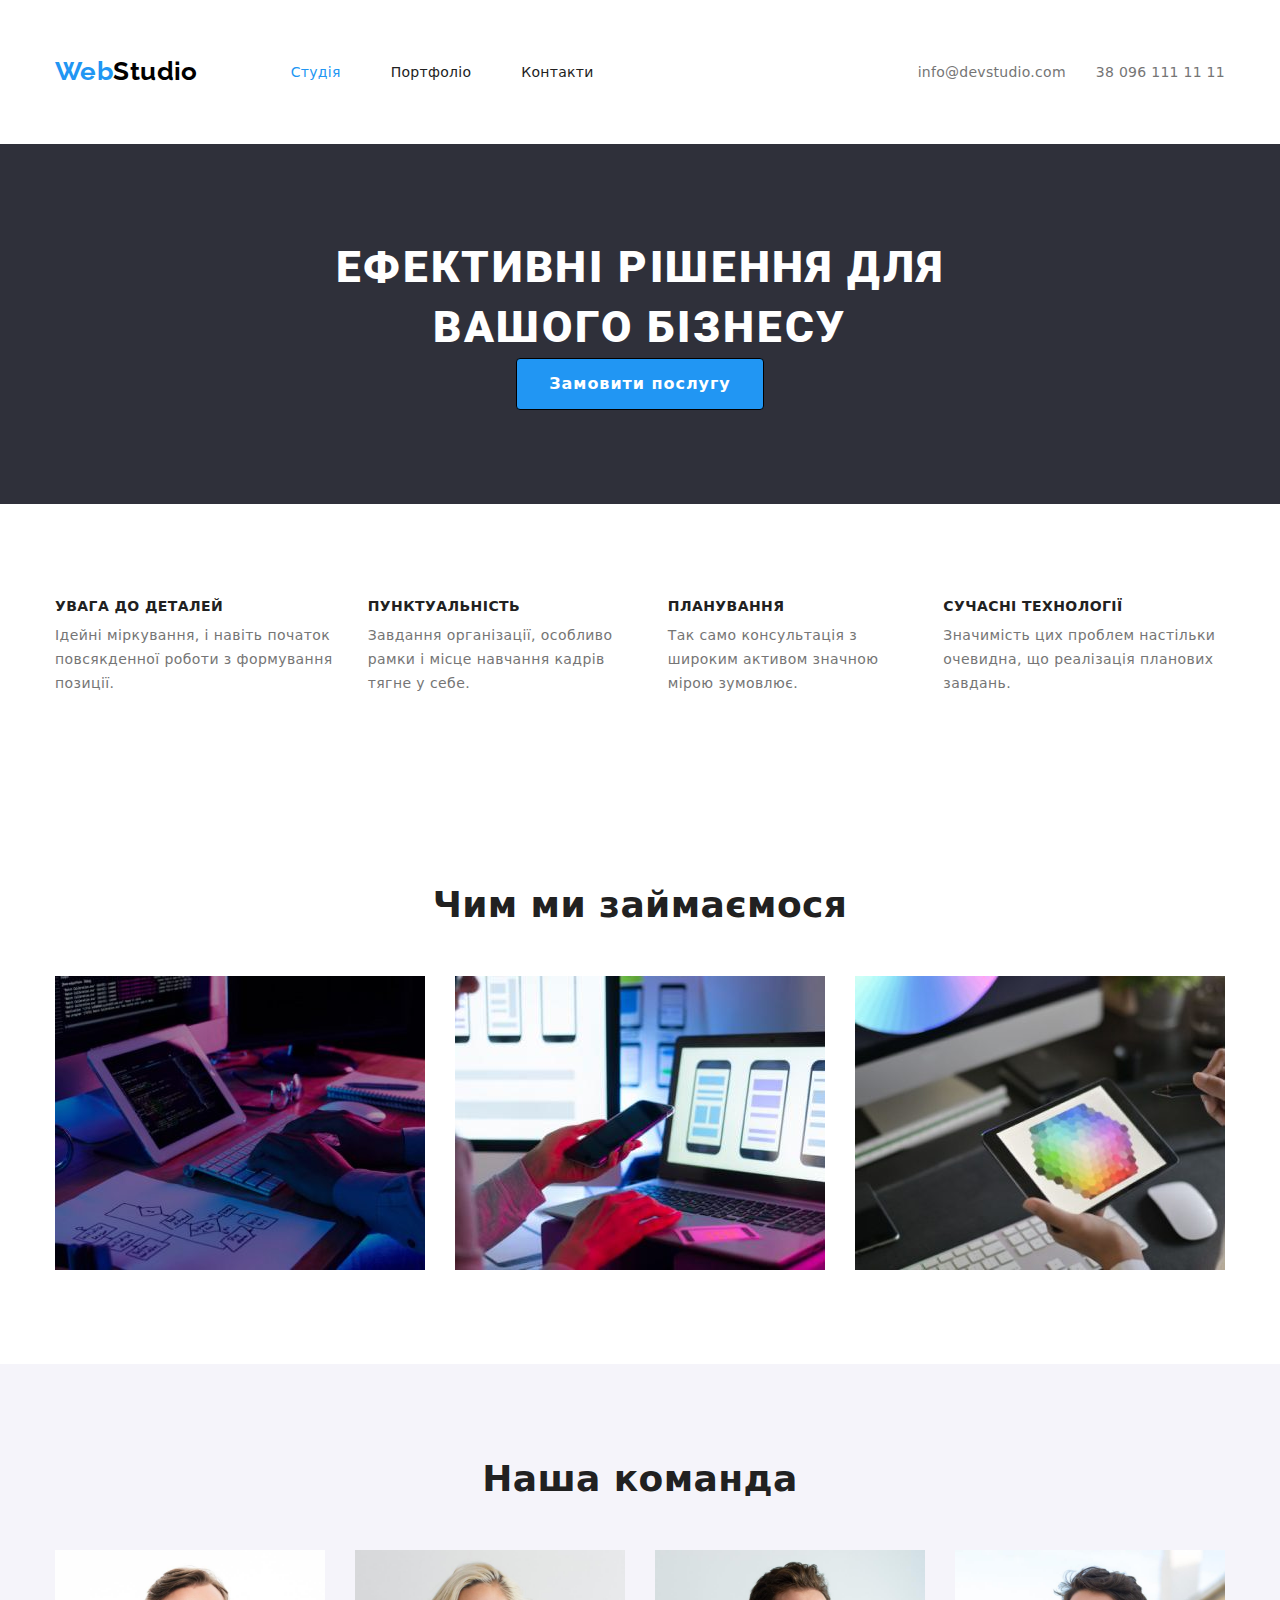
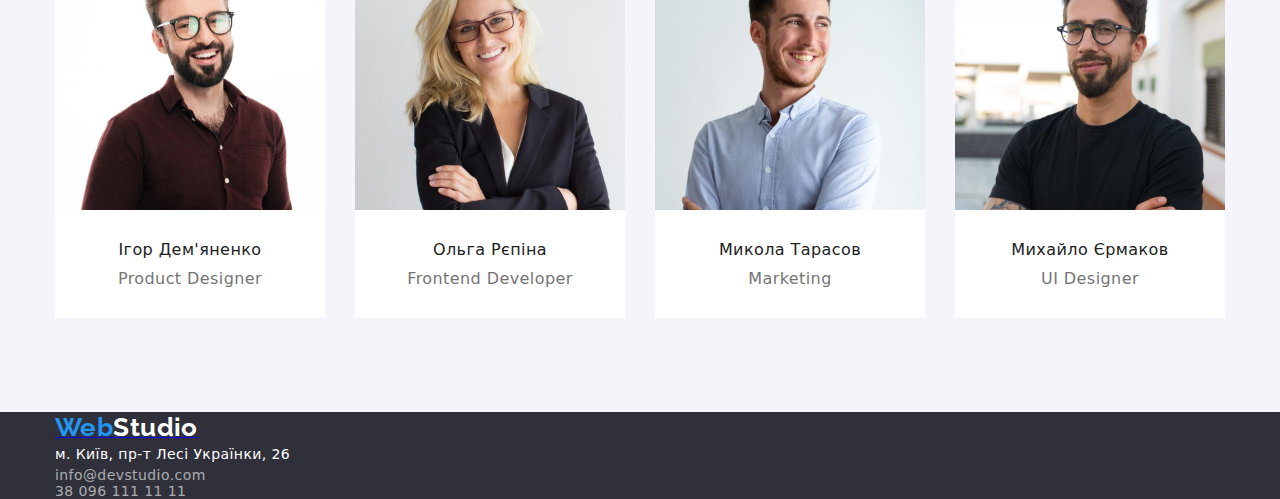
==== index.html @ aa71a389 "upd5" ====
<!DOCTYPE html>
<html lang="en">
<head>
    <meta charset="UTF-8">
    <meta http-equiv="X-UA-Compatible" content="IE=edge">
    <meta name="viewport" content="width=device-width, initial-scale=1.0">
    <link rel="preconnect" href="https://fonts.googleapis.com" />
    <link rel="preconnect" href="https://fonts.gstatic.com" crossorigin />
    <link href="https://fonts.googleapis.com/css2?family=Raleway:wght@700&family=Roboto:wght@400;500;700;900&display=swap" 
    rel="stylesheet" />
    <link rel="stylesheet" href="./css/styles.css" />
    <link rel="stylesheet" href="https://cdnjs.cloudflare.com/ajax/libs/modern-normalize/1.1.0/modern-normalize.css" integrity="sha512-Y0MM+V6ymRKN2zStTqzQ227DWhhp4Mzdo6gnlRnuaNCbc+YN/ZH0sBCLTM4M0oSy9c9VKiCvd4Jk44aCLrNS5Q==" crossorigin="anonymous" referrerpolicy="no-referrer" />
    <title>Студія</title>
</head>
<body>
    <header class="header">
        <div class="container link-item">
            <div class="text-pad">
            <a class="text" href="/"><span class="web">Web</span>Studio</a>
            </div>
        <nav class="nav">
            <ul class="header-container">
                <li class="item"><a class="header-nav-link courrent" href="./index.html">Студія</a>
        </li>
                <li class="item">
                 <a class="header-nav-link" href="./portfolio.html">
                 Портфоліо
                 </a>
             </li>
                <li class="item">
                 <a class="header-nav-link" href="#">
                    Контакти
                 </a>
            </li>
            </ul>
            </nav>
        
            <ul class="link-item contacts-flex">
                <li>
                <a class="contacts" href="mailto:info@devstudio.com">info@devstudio.com</a>
            </li>
            <li>
                <a class="contacts" href="tel:+380961111111">38 096 111 11 11</a>
            </li>
            </ul>
        </div>
    </header>
<main>
   
        <section class="color-section section" >
            <div class="container">
            <h1 class="title-font">Ефективні рішення для вашого бізнесу</h1>
            <div class=button-first>
            <button class="button-section-index" type="button">
            Замовити послугу </button>
        </div>    
        </section>
    </div>
    
    <section class="section">
        <div class="container">
        <h2 hidden>Наші переваги</h2>
        <ul class="section-paragraph">
            <li class="item-perevagu">
                <h3 class="section-title-benefits">УВАГА ДО ДЕТАЛЕЙ</h3>
                <p class="paragraph-title-benefits">
                    Ідейні міркування, і навіть початок повсякденної роботи з формування позиції.
                </p>
            </li>
            <li class="item-perevagu">
                <h3 class="section-title-benefits">ПУНКТУАЛЬНІСТЬ</h3>
                <p class="paragraph-title-benefits">
                    Завдання організації, особливо рамки і місце навчання кадрів тягне у себе.
                </p>
            </li>
            <li class="item-perevagu">
                <h3 class="section-title-benefits">ПЛАНУВАННЯ</h3>
                <p class="paragraph-title-benefits">
                    Так само консультація з широким активом значною мірою зумовлює.
                </p>
            </li>
            <li class="item-perevagu">
                <h3 class="section-title-benefits">СУЧАСНІ ТЕХНОЛОГІЇ</h3>
                <p class="paragraph-title-benefits">
                    Значимість цих проблем настільки очевидна, що реалізація планових завдань.
                </p>
            </li>
        </ul>
        </div>
    </section>

    
    <section class="section">
        <div class="container">
        <h2 class="section-title-text">Чим ми займаємося</h2>

        <ul class="gap-list">
            <li class="box-item">
                <img src="./images/box1.jpg" alt="Десктопні програми" width=370  height="294" />
            </li>
            <li class="box-item">
                <img src="./images/box2.jpg" alt="Мобільні програми" width=370  height="294" />
            </li>
            <li class="box-item">
                <img src="./images/box3.jpg" alt="Дизайнерські рішення" width=370  height="294" />
            </li>
        </ul>
        </div>
    </section>

    <section class="section fon">
        <div class="container">
        <h2 class="section-title-text-last">Наша команда</h2>

        <ul class="gap-list">
            <li class="item-pers">
                <img src="./images/pers1.jpg" alt="Ігор Дем'яненко"  width=270  height="260">
                <div class="profession-size">
                    <h3 class="section-name">Ігор Дем'яненко</h3>
                    <p class="profession">Product Designer</p>
                </div>    
            </li>
            <li class="item-pers">
                <img src="./images/pers2.jpg" alt="Ольга Рєпіна"  width=270  height="260">
                <div class="profession-size"> 
                    <h3 class="section-name">Ольга Рєпіна</h3>
                    <p class="profession">Frontend Developer</p>
                </div>    
            </li>
            <li class="item-pers">
                <img src="./images/pers3.jpg" alt="Микола Тарасов"  width=270  height="260">
                <div class="profession-size"> 
                    <h3 class="section-name">Микола Тарасов</h3>
                    <p class="profession">Marketing</p>
                </div>    
            </li>
            <li class="item-pers">
                <img src="./images/pers4.jpg" alt="Михайло Єрмаков"  width=270  height="260">
                <div class="profession-size">
                    <h3 class="section-name">Михайло Єрмаков</h3>
                    <p class="profession">UI Designer</p>
                </div>    
            </li>
         
        </ul>
    </div>  
    </section>
  
</main>
    
        <footer class="footer-fon">
            <div class="container">
            <a href="/" class=logo-footer>
                <span class="web">Web</span><span class="studio-white">Studio</span>
            </a>
            <address>
                <ul>
                    <li>
                        <a class="footer-google" href="https://goo.gl/maps/ibuLNQxGVC2uv8bN8">м. Київ, пр-т Лесі Українки, 26</a>
                    </li>
                    <li>
                        <a class="footer-text" href="mailto:info@devstudio.com">info@devstudio.com</a>
                    </li>
                    <li>
                        <a class="footer-text" href="tel:+380961111111">38 096 111 11 11</a>
                    </li>
                </ul>
            </address>
        </footer>
</div>  
</body>
</html>
---- css/styles.css ----
:root
{
    --blue: #2196F3;
    --white: #ffffff;
    --gray: #757575;
    --footer: rgba(255, 255, 255, 0.6);
    --logo-blk: #000000;
    --fon-footer: #2F303A;
    --botton-two: #F5F4FA;
    --border: #EEEEEE;
    

}
h1,
h2,
h3,
h4,
h5,
h6,
p 
{
    margin: 0;
}
ul
{
    list-style: none;
    margin: 0;
    padding: 0;
}
body{
    font-family: 'Roboto', sans-serif;
    font-size: 14px;
    letter-spacing: 0.03em;
    color: #212121;

}
img
{
    display: block;
}
.text 
{
    text-decoration: none;


}
.text-pad
{
    padding-top: 32px;
    padding-bottom: 32px;
}
.cards {
border: 1px solid var(--border);
}

.header-nav-link

{
 text-decoration: none;
 color:inherit ;
font-weight: 500;
line-height: 1.1428;
letter-spacing: 0.02em;}

.header-nav-link:hover
{
color: var(--blue);

}
.contacts:hover
{
color: var(--blue);}

.courrent
{
    color: var(--blue);
}
.web
{
font-family: 'Raleway';
font-weight: 700;
font-size: 26px;
line-height: 1.1923;
color: var(--blue);}
.header
{
border-bottom: border: 1px solid #ECECEC;;
}
.nav{
    padding-top: 32px;
    padding-bottom: 32px;
    margin-right: auto;
}
.text {
font-family: 'Raleway';
font-weight: 700;
font-size: 26px;
line-height: 1.1923;
color: var(--logo-blk);
display: flex;
margin-right: 93px;
padding-top: 24px;
padding-bottom: 25px;
display: block;

}
.fon
{
    background-color: var(--botton-two);
}
.studio-white {
font-family: 'Raleway';
font-weight: 700;
font-size: 26px;
line-height: 1.1923;
color: var(--white);

}

.footer-fon
{
background-color: var(--fon-footer);
display: flex;


}

.contacts
{
    font-weight: 500;
    line-height: 1.1428;
    letter-spacing: 0.02em;
    color: var(--gray);
    text-decoration: none;
    display: inline-block;
    padding-top: 32px;
    padding-bottom: 32px;




}

.title-font {
    font-family: 'Roboto';
    font-weight: 900;
    font-size: 44px;
    line-height: 1.3636; 
    letter-spacing: 0.06em;
    text-transform: uppercase;
    color: var(--white);
    width: 696px;
    margin-left: auto;
    margin-right: auto;
    text-align: center;

}
.color-section
{
    background: var(--fon-footer);
}
.button-section-index
{
font-weight: 700;
font-size: 16px;
line-height: 1.875;
letter-spacing: 0.06em;
cursor: pointer;
background: var(--blue);
color: var(--white);
border-radius: 4px;
border: 1px solid var(--logo-blk);
padding: 10px 32px;
min-width: 216px;
text-align: center;


}
.button-first
{
    margin-left: auto;
    margin-right: auto;
    display: flex;
    justify-content: center;
}
.item-perevagu
{
flex-basis: calc(100% - 90px)/4;
}
.paragraph-title-benefits
{
font-weight: 400;
line-height: 1.7142;


color: var(--gray);
}
.section-title-benefits
{
font-size: 14px;
line-height: 1.1428;
margin-bottom: 10px;
}
.section-title-text
{
font-size: 36px;
line-height: 1.1666;
margin-bottom: 50px;
text-align: center;
}
.section-title-text-last
{
font-size: 36px;
line-height: 1.1666;
margin-bottom: 50px;
margin-left: auto;
margin-right: auto;
text-align: center;
}


.gap-list
{
    display: flex;
    gap: 30px;
}
.box-item
{
    width: calc((100% - 60px)/3);
}
.item-pers
{
    width: calc((100% - 90px)/4);
    background-color: var(--white);
    
}
.footer-google
{
font-weight: normal;
line-height: 1.7142;
color: var(--white);
text-decoration: none;
margin-top: 20px;
margin-bottom: 39px;
}
.footer-text
{
        font-weight: normal;
        line-height: 0.5833;
        text-decoration: none;
        color: var(--footer);
        margin-bottom: 9px;
}
.profession-size
{
    padding-bottom: 30px;
    padding-top: 30px;
    
}
.section-name
{
font-weight: 500;
font-size: 16px;
line-height: 1.1875;
margin-bottom: 10px; 
text-align: center;
}
.profession
{
font-size: 16px;
line-height: 1.1875;
color: var(--gray);
text-align: center;
}


.button-portfolio {
font-family: inherit;
cursor: pointer;
font-weight: 500;
font-size: 16px;
line-height: 1.625;
background: var(--botton-two);
border: none;
padding: 6px 22px;
text-align: center;
border-radius: 4px;
}
.button-portfolio:hover,
.button-portfolio:focus
{
background-color: var(--blue);
color: var(--white);
}
.portfolio-title {
font-size: 18px;
line-height: 2.0000;
letter-spacing: 0.06em;
}
.portfolio-paragraf {
    font-weight: 400;
    font-size: 16px;
    line-height: 1.875;
    color: var(--gray); 
}


address
{
    font-style: normal;
}
.container
{
width: 1200px;
padding-left: 15px;
padding-right: 15px;
margin: 0 auto;


}
.section
{
padding-top: 94px;
padding-bottom: 94px; 
}
.img-port
{
    padding: 20px 24px;
    border: 1px solid var(--border);
}

.portt {
    display: flex;
    gap: 30px;
    flex-wrap: wrap;
}
.item-portfolio {
    width: calc((100% - 60px)/3); }
    
.section-paragraph
{
    display: flex;
    gap: 30px;
}
.button-list
{
    display: flex;
    margin-bottom: 50px;
    gap:8px;
    justify-content: center;
}



.link-item
{
    display: flex;
   


}
.header-container
{
    gap: 50px;
    display: flex;
    padding-top: 32px;
    padding-bottom: 32px;
    text-align: center;
    

}

.contacts-flex
{
    padding-top: 32px;
    padding-bottom: 32px;
    gap: 30px;
}
.logo-footer
{
    margin-bottom: 20px;
}
.footer-google:hover
{
    color: var(--blue);
}
.footer-text:hover
{
    color: var(--blue);
}
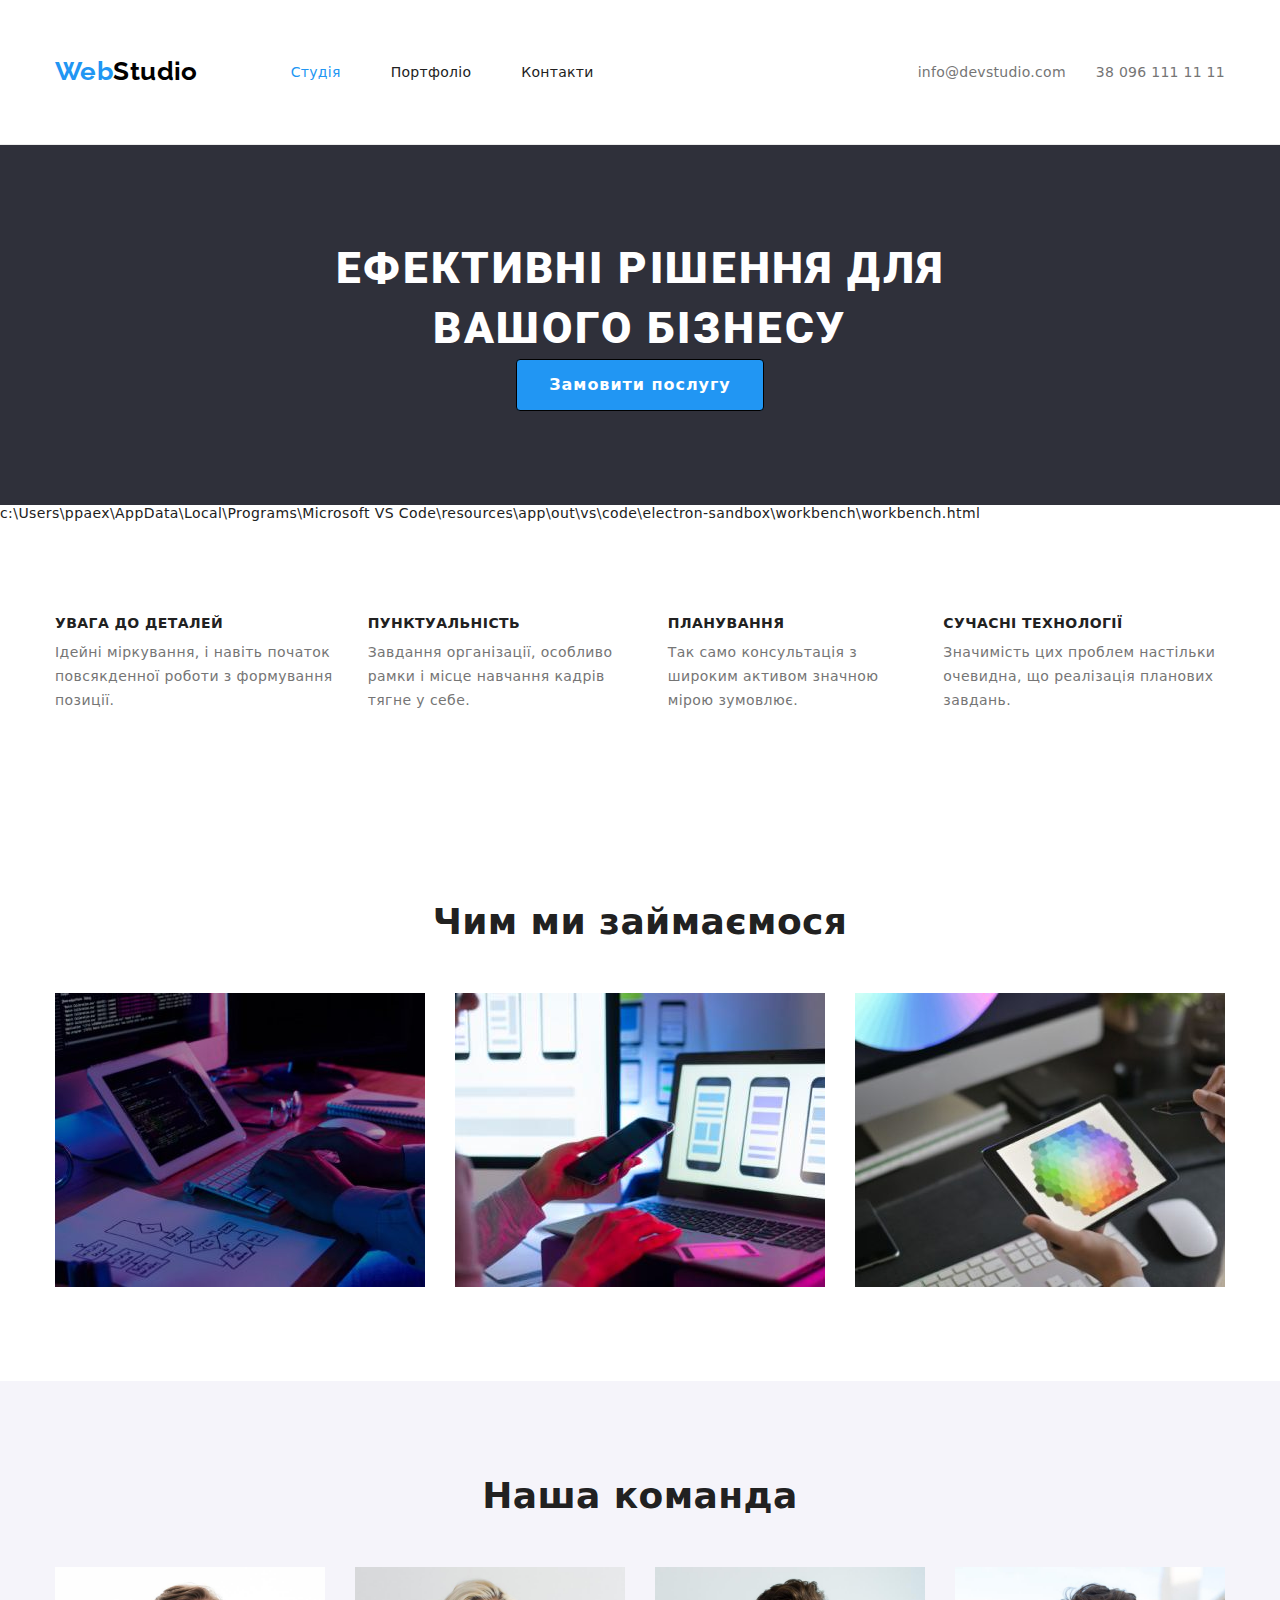
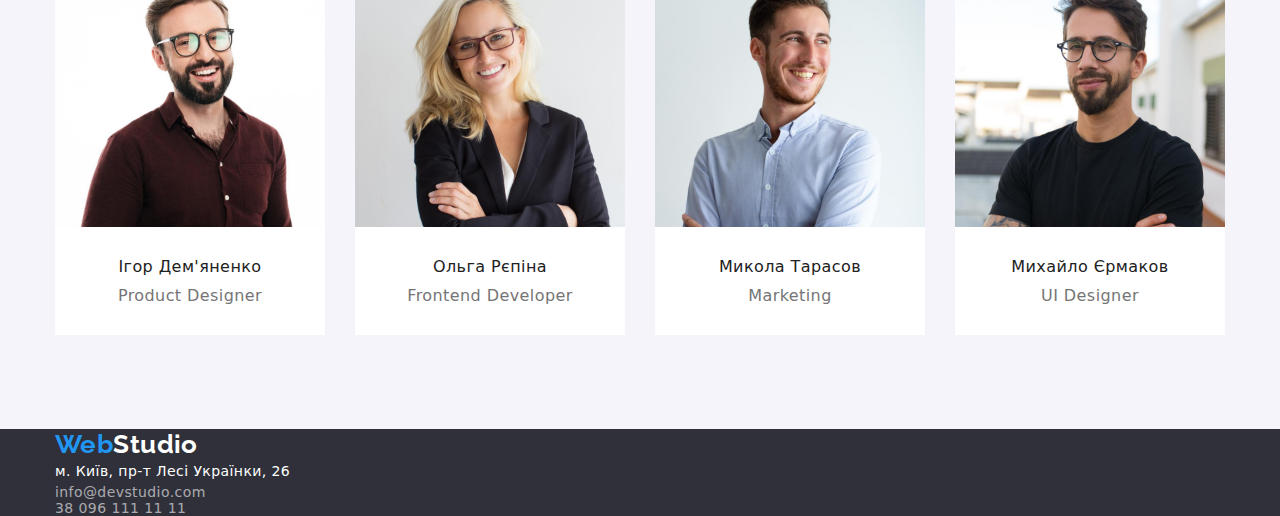
==== commit 131671be: "гзв6" ====
--- a/index.html
+++ b/index.html
@@ -55,8 +55,8 @@
             Замовити послугу </button>
         </div>    
         </section>
-    </div>
-    
+   
+    c:\Users\ppaex\AppData\Local\Programs\Microsoft VS Code\resources\app\out\vs\code\electron-sandbox\workbench\workbench.html
     <section class="section">
         <div class="container">
         <h2 hidden>Наші переваги</h2>
@@ -165,8 +165,10 @@
                         <a class="footer-text" href="tel:+380961111111">38 096 111 11 11</a>
                     </li>
                 </ul>
+            </div>
             </address>
+       
         </footer>
-</div>  
+
 </body>
 </html>--- a/css/styles.css
+++ b/css/styles.css
@@ -84,7 +84,7 @@
 color: var(--blue);}
 .header
 {
-border-bottom: border: 1px solid #ECECEC;;
+border-bottom: 1px solid #ECECEC;;
 }
 .nav{
     padding-top: 32px;
@@ -379,6 +379,8 @@
 .logo-footer
 {
     margin-bottom: 20px;
+    text-decoration: none;
+
 }
 .footer-google:hover
 {
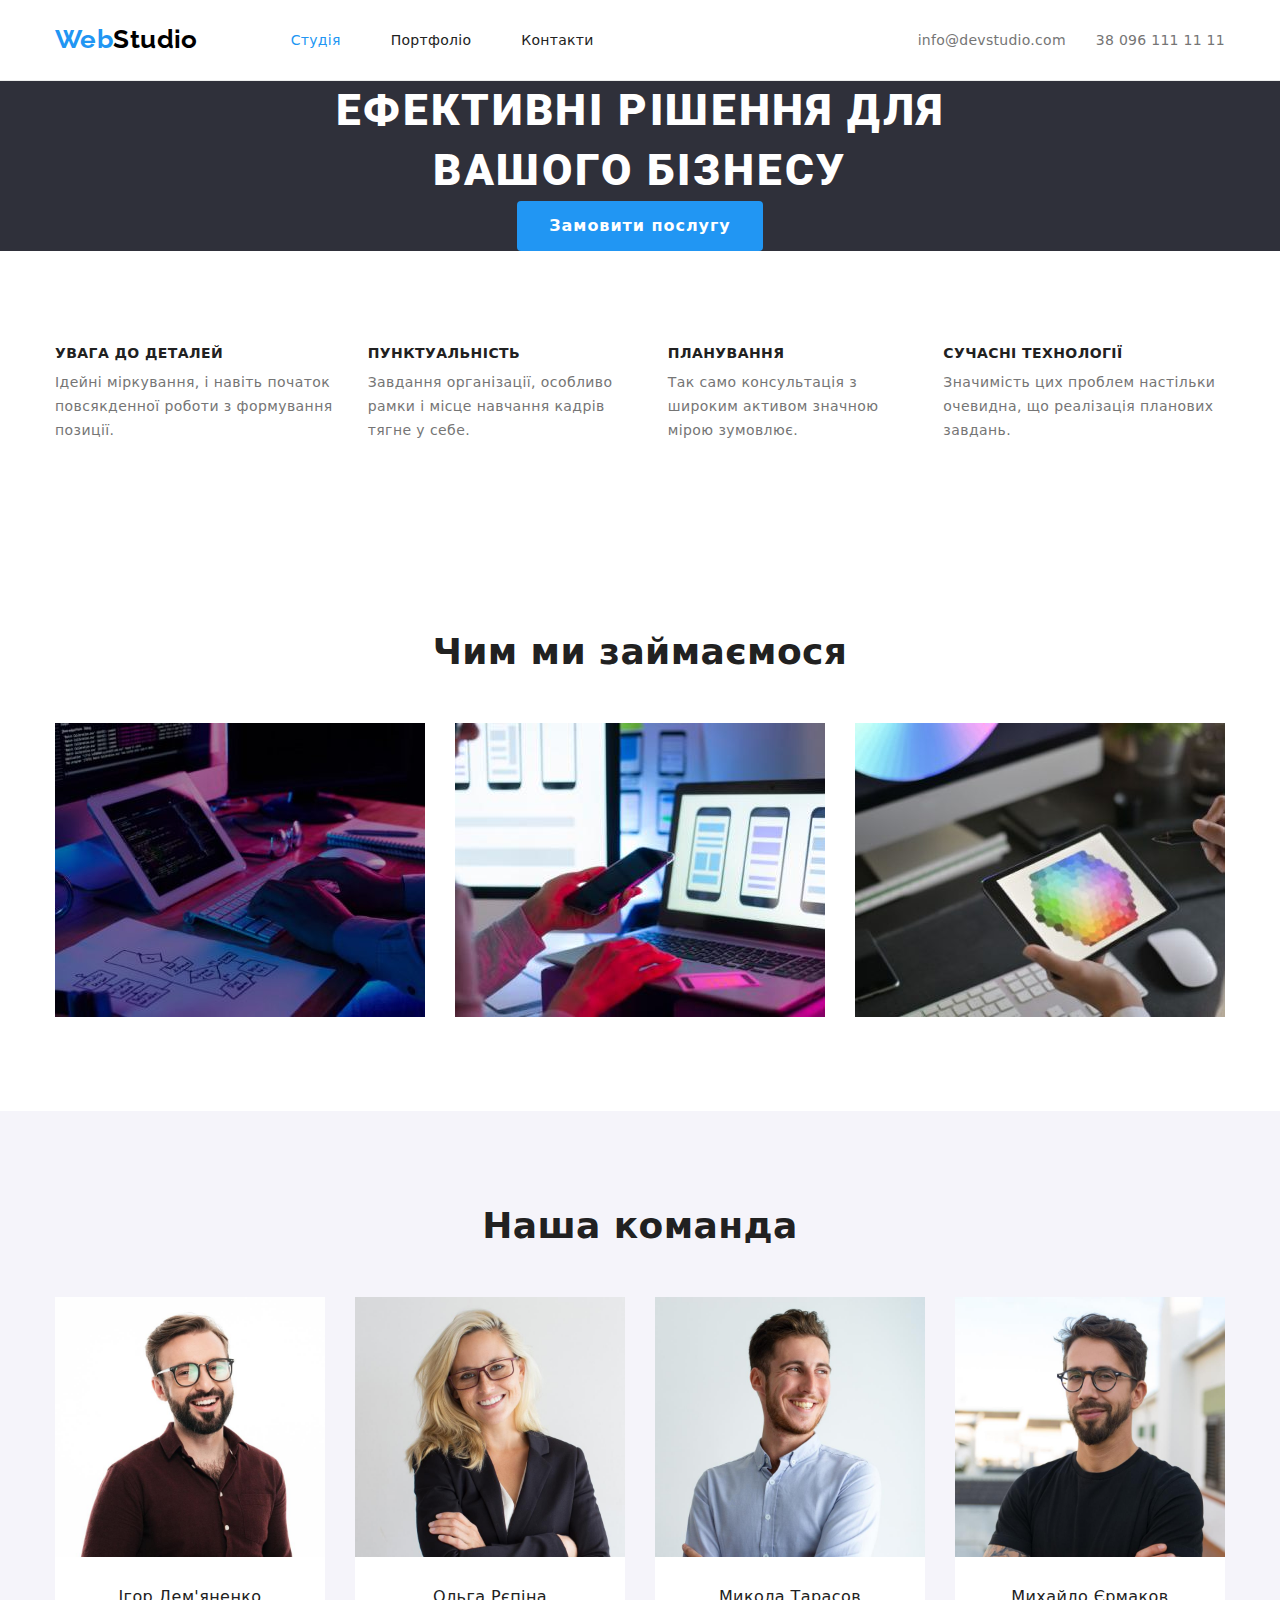
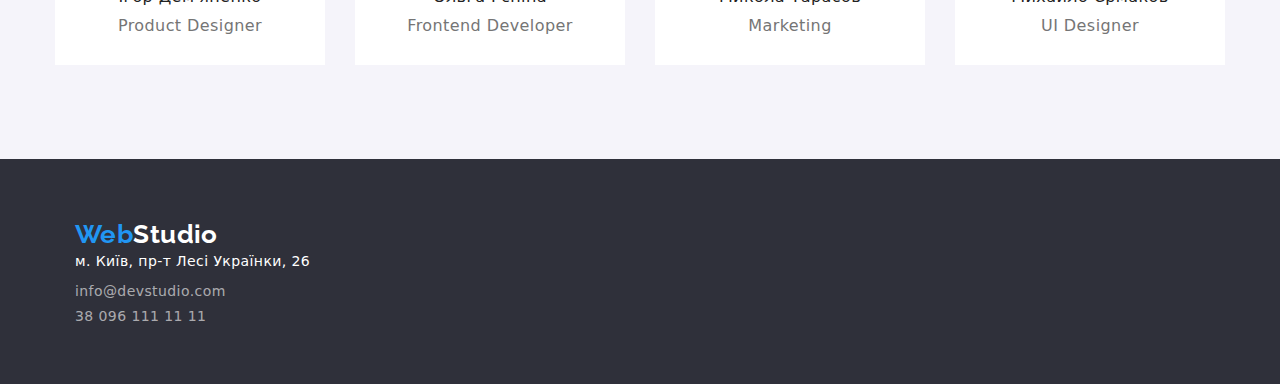
==== commit 53e0a009: "updateall" ====
--- a/index.html
+++ b/index.html
@@ -1,24 +1,21 @@
 <!DOCTYPE html>
-<html lang="en">
+<html lang="uk">
 <head>
     <meta charset="UTF-8">
     <meta http-equiv="X-UA-Compatible" content="IE=edge">
     <meta name="viewport" content="width=device-width, initial-scale=1.0">
+    <title>Домашня Сторінка</title>
     <link rel="preconnect" href="https://fonts.googleapis.com" />
     <link rel="preconnect" href="https://fonts.gstatic.com" crossorigin />
-    <link href="https://fonts.googleapis.com/css2?family=Raleway:wght@700&family=Roboto:wght@400;500;700;900&display=swap" 
-    rel="stylesheet" />
-    <link rel="stylesheet" href="./css/styles.css" />
+    <link href="https://fonts.googleapis.com/css2?family=Raleway:wght@700&family=Roboto:wght@400;500;700;900&display=swap" rel="stylesheet" />
     <link rel="stylesheet" href="https://cdnjs.cloudflare.com/ajax/libs/modern-normalize/1.1.0/modern-normalize.css" integrity="sha512-Y0MM+V6ymRKN2zStTqzQ227DWhhp4Mzdo6gnlRnuaNCbc+YN/ZH0sBCLTM4M0oSy9c9VKiCvd4Jk44aCLrNS5Q==" crossorigin="anonymous" referrerpolicy="no-referrer" />
-    <title>Студія</title>
+    <link rel="stylesheet" href="./css/styles.css" /><link rel="stylesheet" href="https://cdnjs.cloudflare.com/ajax/libs/modern-normalize/1.1.0/modern-normalize.css" integrity="sha512-Y0MM+V6ymRKN2zStTqzQ227DWhhp4Mzdo6gnlRnuaNCbc+YN/ZH0sBCLTM4M0oSy9c9VKiCvd4Jk44aCLrNS5Q==" crossorigin="anonymous" referrerpolicy="no-referrer"/>    <title>Студія</title>
 </head>
 <body>
     <header class="header">
         <div class="container link-item">
-            <div class="text-pad">
+              <nav class="nav">
             <a class="text" href="/"><span class="web">Web</span>Studio</a>
-            </div>
-        <nav class="nav">
             <ul class="header-container">
                 <li class="item"><a class="header-nav-link courrent" href="./index.html">Студія</a>
         </li>
@@ -28,9 +25,8 @@
                  </a>
              </li>
                 <li class="item">
-                 <a class="header-nav-link" href="#">
-                    Контакти
-                 </a>
+<a class="header-nav-link" href="#">
+                    Контакти</a>
             </li>
             </ul>
             </nav>
@@ -46,17 +42,13 @@
         </div>
     </header>
 <main>
-   
-        <section class="color-section section" >
+        <section class="color-section">
             <div class="container">
             <h1 class="title-font">Ефективні рішення для вашого бізнесу</h1>
-            <div class=button-first>
             <button class="button-section-index" type="button">
-            Замовити послугу </button>
-        </div>    
+            Замовити послугу </button>   
         </section>
-   
-    c:\Users\ppaex\AppData\Local\Programs\Microsoft VS Code\resources\app\out\vs\code\electron-sandbox\workbench\workbench.html
+
     <section class="section">
         <div class="container">
         <h2 hidden>Наші переваги</h2>
@@ -92,8 +84,9 @@
     
     <section class="section">
         <div class="container">
+        <div class="third-pad">
         <h2 class="section-title-text">Чим ми займаємося</h2>
-
+        </div>
         <ul class="gap-list">
             <li class="box-item">
                 <img src="./images/box1.jpg" alt="Десктопні програми" width=370  height="294" />
@@ -141,11 +134,10 @@
                     <p class="profession">UI Designer</p>
                 </div>    
             </li>
-         
         </ul>
     </div>  
     </section>
-  
+
 </main>
     
         <footer class="footer-fon">
@@ -155,10 +147,10 @@
             </a>
             <address>
                 <ul>
-                    <li>
+                    <li class="item-footer">
                         <a class="footer-google" href="https://goo.gl/maps/ibuLNQxGVC2uv8bN8">м. Київ, пр-т Лесі Українки, 26</a>
                     </li>
-                    <li>
+                    <li class="item-footer">
                         <a class="footer-text" href="mailto:info@devstudio.com">info@devstudio.com</a>
                     </li>
                     <li>
@@ -167,8 +159,6 @@
                 </ul>
             </div>
             </address>
-       
         </footer>
-
 </body>
 </html>--- a/css/styles.css
+++ b/css/styles.css
@@ -43,12 +43,10 @@
     text-decoration: none;
 
 
-}
-.text-pad
-{
-    padding-top: 32px;
-    padding-bottom: 32px;
-}
+
+}
+
+
 .cards {
 border: 1px solid var(--border);
 }
@@ -56,11 +54,18 @@
 .header-nav-link
 
 {
- text-decoration: none;
- color:inherit ;
+text-decoration: none;
+color:inherit ;
 font-weight: 500;
 line-height: 1.1428;
-letter-spacing: 0.02em;}
+letter-spacing: 0.02em;
+padding-top: 32px;
+padding-bottom: 32px;
+display: flex;
+
+
+
+}
 
 .header-nav-link:hover
 {
@@ -87,9 +92,8 @@
 border-bottom: 1px solid #ECECEC;;
 }
 .nav{
-    padding-top: 32px;
-    padding-bottom: 32px;
-    margin-right: auto;
+display: flex;
+margin-right: auto;
 }
 .text {
 font-family: 'Raleway';
@@ -101,7 +105,7 @@
 margin-right: 93px;
 padding-top: 24px;
 padding-bottom: 25px;
-display: block;
+
 
 }
 .fon
@@ -119,8 +123,9 @@
 
 .footer-fon
 {
+padding:60px 60px;
 background-color: var(--fon-footer);
-display: flex;
+
 
 
 }
@@ -157,6 +162,7 @@
 }
 .color-section
 {
+    padding-bottom: 200px 0;
     background: var(--fon-footer);
 }
 .button-section-index
@@ -169,13 +175,20 @@
 background: var(--blue);
 color: var(--white);
 border-radius: 4px;
-border: 1px solid var(--logo-blk);
+border: none;
 padding: 10px 32px;
 min-width: 216px;
 text-align: center;
-
-
-}
+margin-left: auto;
+margin-right: auto;
+display: flex;
+justify-content: center;
+}
+.third-pad
+{
+padding-top: 0;
+}
+
 .button-first
 {
     margin-left: auto;
@@ -240,16 +253,19 @@
 line-height: 1.7142;
 color: var(--white);
 text-decoration: none;
-margin-top: 20px;
-margin-bottom: 39px;
-}
+}
+.item-footer {
+margin-bottom: 9px;
+}
+
+
+
 .footer-text
 {
         font-weight: normal;
         line-height: 0.5833;
         text-decoration: none;
         color: var(--footer);
-        margin-bottom: 9px;
 }
 .profession-size
 {
@@ -294,8 +310,9 @@
 }
 .portfolio-title {
 font-size: 18px;
-line-height: 2.0000;
+line-height: 2;
 letter-spacing: 0.06em;
+margin-bottom: 4px;
 }
 .portfolio-paragraf {
     font-weight: 400;
@@ -327,6 +344,7 @@
 {
     padding: 20px 24px;
     border: 1px solid var(--border);
+    border-top: none;
 }
 
 .portt {
@@ -355,16 +373,11 @@
 .link-item
 {
     display: flex;
-   
-
-
 }
 .header-container
 {
     gap: 50px;
     display: flex;
-    padding-top: 32px;
-    padding-bottom: 32px;
     text-align: center;
     
 
@@ -372,8 +385,7 @@
 
 .contacts-flex
 {
-    padding-top: 32px;
-    padding-bottom: 32px;
+    
     gap: 30px;
 }
 .logo-footer
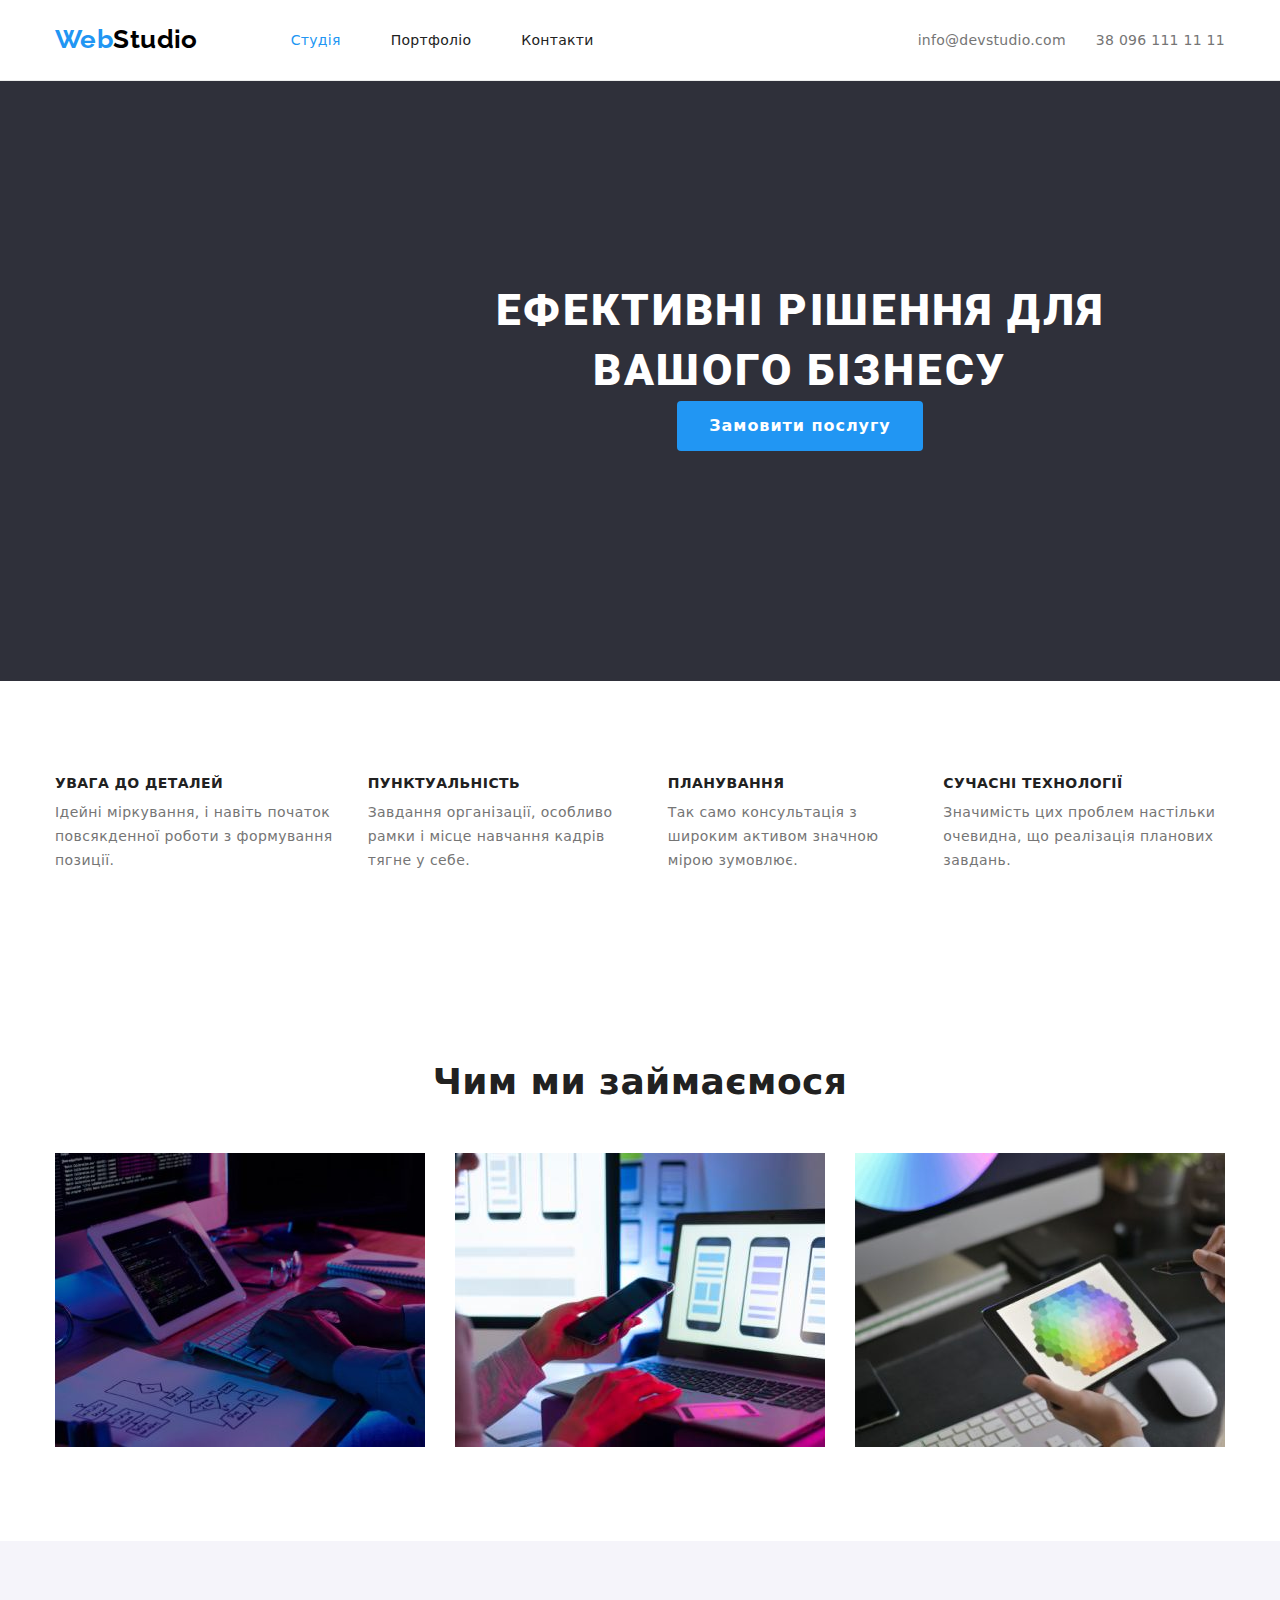
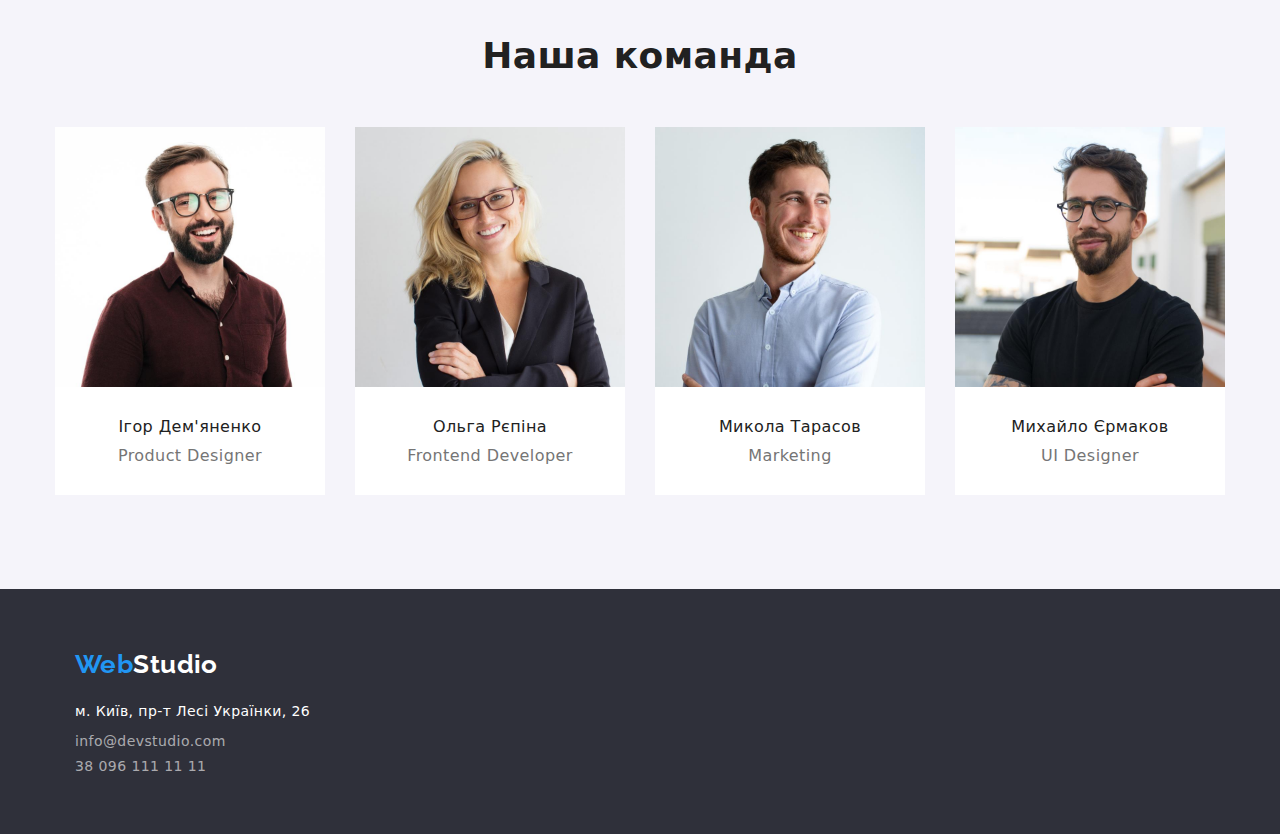
==== commit 74e52731: "finish3" ====
--- a/index.html
+++ b/index.html
@@ -4,7 +4,7 @@
     <meta charset="UTF-8">
     <meta http-equiv="X-UA-Compatible" content="IE=edge">
     <meta name="viewport" content="width=device-width, initial-scale=1.0">
-    <title>Домашня Сторінка</title>
+    <title>Студія</title>
     <link rel="preconnect" href="https://fonts.googleapis.com" />
     <link rel="preconnect" href="https://fonts.gstatic.com" crossorigin />
     <link href="https://fonts.googleapis.com/css2?family=Raleway:wght@700&family=Roboto:wght@400;500;700;900&display=swap" rel="stylesheet" />
@@ -40,17 +40,26 @@
             </li>
             </ul>
         </div>
+    
     </header>
 <main>
+    
         <section class="color-section">
+
+
+
             <div class="container">
-            <h1 class="title-font">Ефективні рішення для вашого бізнесу</h1>
+
+            <h1 class="hero">Ефективні рішення для вашого бізнесу</h1>
             <button class="button-section-index" type="button">
             Замовити послугу </button>   
         </section>
 
+
     <section class="section">
+        
         <div class="container">
+
         <h2 hidden>Наші переваги</h2>
         <ul class="section-paragraph">
             <li class="item-perevagu">
@@ -82,7 +91,7 @@
     </section>
 
     
-    <section class="section">
+    <section class="section padding-zero">
         <div class="container">
         <div class="third-pad">
         <h2 class="section-title-text">Чим ми займаємося</h2>
@@ -146,6 +155,7 @@
                 <span class="web">Web</span><span class="studio-white">Studio</span>
             </a>
             <address>
+
                 <ul>
                     <li class="item-footer">
                         <a class="footer-google" href="https://goo.gl/maps/ibuLNQxGVC2uv8bN8">м. Київ, пр-т Лесі Українки, 26</a>
@@ -157,8 +167,10 @@
                         <a class="footer-text" href="tel:+380961111111">38 096 111 11 11</a>
                     </li>
                 </ul>
-            </div>
+            
             </address>
+        </div>
+
         </footer>
 </body>
 </html>--- a/css/styles.css
+++ b/css/styles.css
@@ -140,13 +140,15 @@
     display: inline-block;
     padding-top: 32px;
     padding-bottom: 32px;
-
-
-
-
-}
-
-.title-font {
+}
+.padding-zero{
+ padding-top: 0;   
+}
+
+
+
+
+.hero {
     font-family: 'Roboto';
     font-weight: 900;
     font-size: 44px;
@@ -158,11 +160,10 @@
     margin-left: auto;
     margin-right: auto;
     text-align: center;
-
 }
 .color-section
 {
-    padding-bottom: 200px 0;
+    padding: 200px 200px;
     background: var(--fon-footer);
 }
 .button-section-index
@@ -183,6 +184,7 @@
 margin-right: auto;
 display: flex;
 justify-content: center;
+margin-bottom: 30px;
 }
 .third-pad
 {
@@ -390,6 +392,7 @@
 }
 .logo-footer
 {
+    display: block;
     margin-bottom: 20px;
     text-decoration: none;
 
@@ -401,4 +404,5 @@
 .footer-text:hover
 {
     color: var(--blue);
-}+
+}
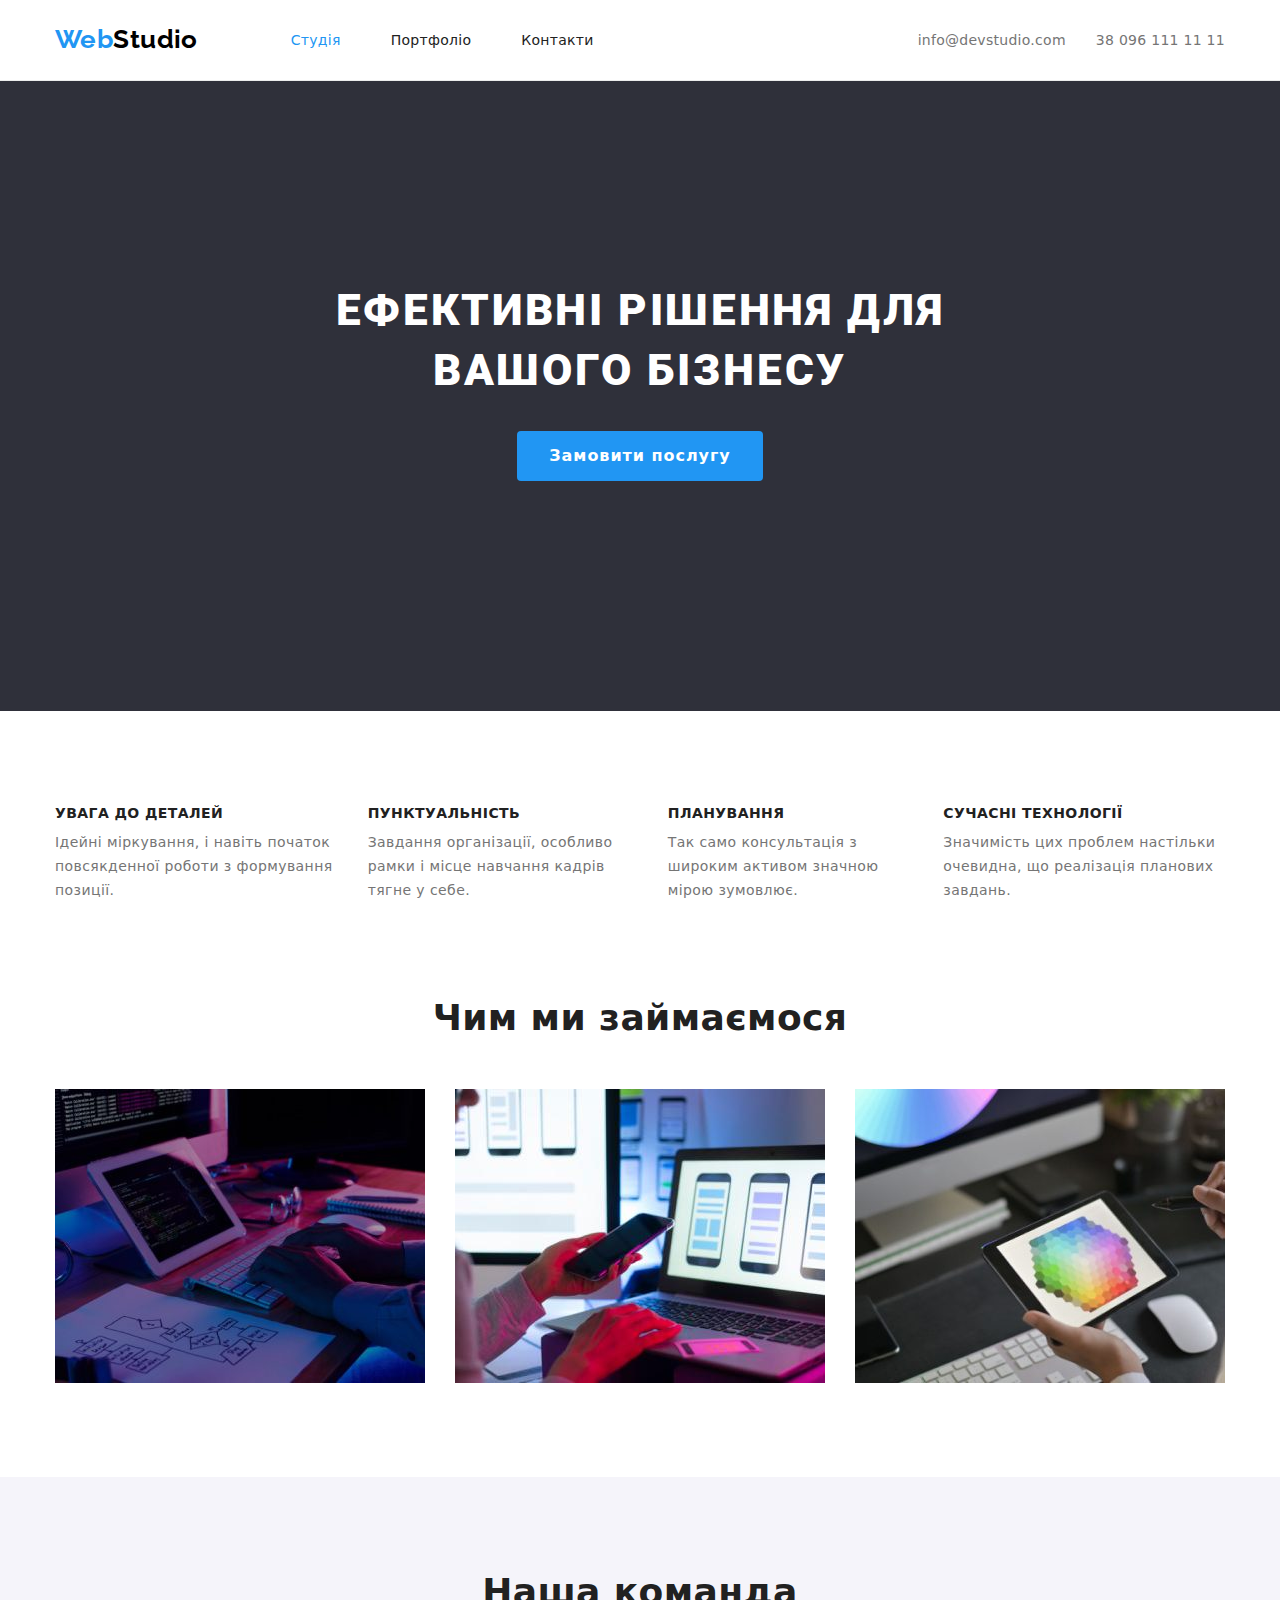
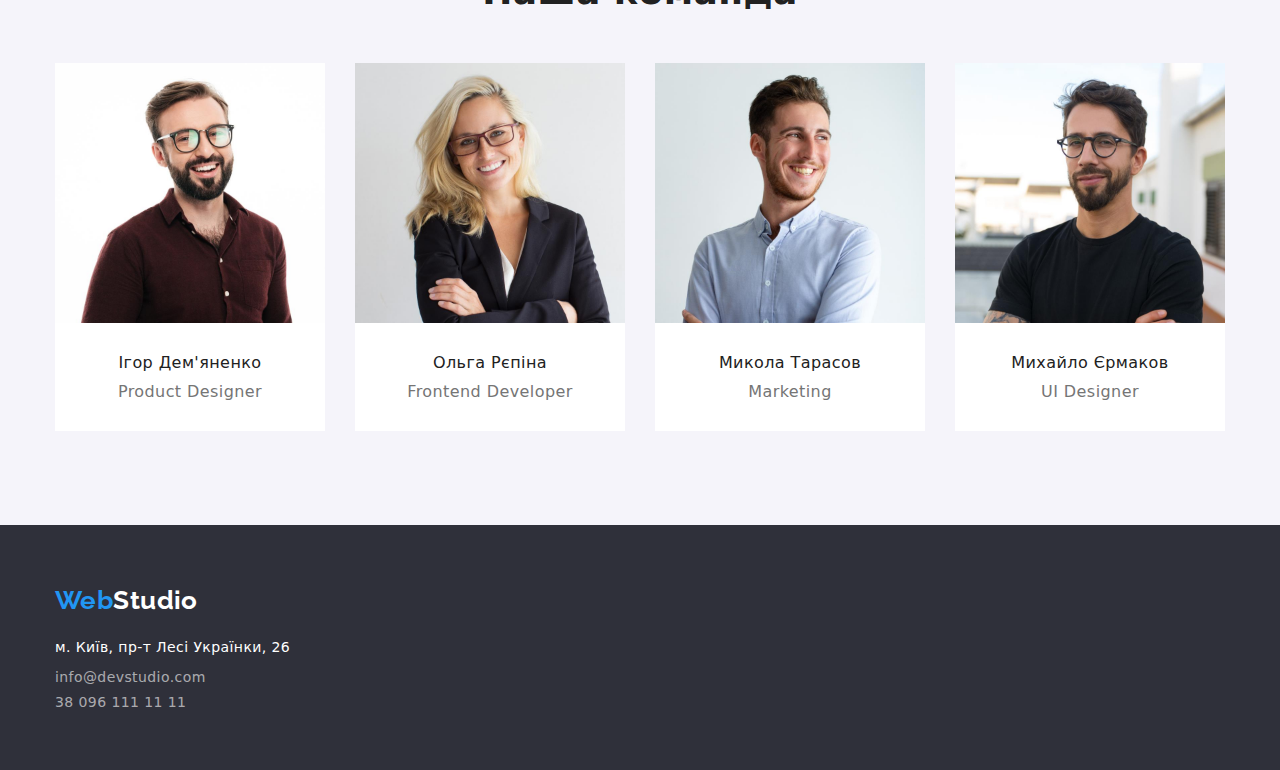
==== commit a7b33bd7: "004" ====
--- a/index.html
+++ b/index.html
@@ -90,8 +90,7 @@
         </div>
     </section>
 
-    
-    <section class="section padding-zero">
+    <section class="padding-zero">
         <div class="container">
         <div class="third-pad">
         <h2 class="section-title-text">Чим ми займаємося</h2>
@@ -115,8 +114,8 @@
         <h2 class="section-title-text-last">Наша команда</h2>
 
         <ul class="gap-list">
-            <li class="item-pers">
-                <img src="./images/pers1.jpg" alt="Ігор Дем'яненко"  width=270  height="260">
+                <li class="item-pers">
+            <img src="./images/pers1.jpg" alt="Ігор Дем'яненко"  width=270  height="260">
                 <div class="profession-size">
                     <h3 class="section-name">Ігор Дем'яненко</h3>
                     <p class="profession">Product Designer</p>
--- a/css/styles.css
+++ b/css/styles.css
@@ -123,7 +123,7 @@
 
 .footer-fon
 {
-padding:60px 60px;
+padding:60px 0;
 background-color: var(--fon-footer);
 
 
@@ -142,7 +142,8 @@
     padding-bottom: 32px;
 }
 .padding-zero{
- padding-top: 0;   
+padding-top: 0;   
+padding-bottom: 94px; 
 }
 
 
@@ -160,10 +161,11 @@
     margin-left: auto;
     margin-right: auto;
     text-align: center;
+    margin-bottom: 30px;
 }
 .color-section
 {
-    padding: 200px 200px;
+    padding: 200px 0;
     background: var(--fon-footer);
 }
 .button-section-index
@@ -245,7 +247,7 @@
 }
 .item-pers
 {
-    width: calc((100% - 90px)/4);
+    width: calc((100% - 9px)/4);
     background-color: var(--white);
     
 }
